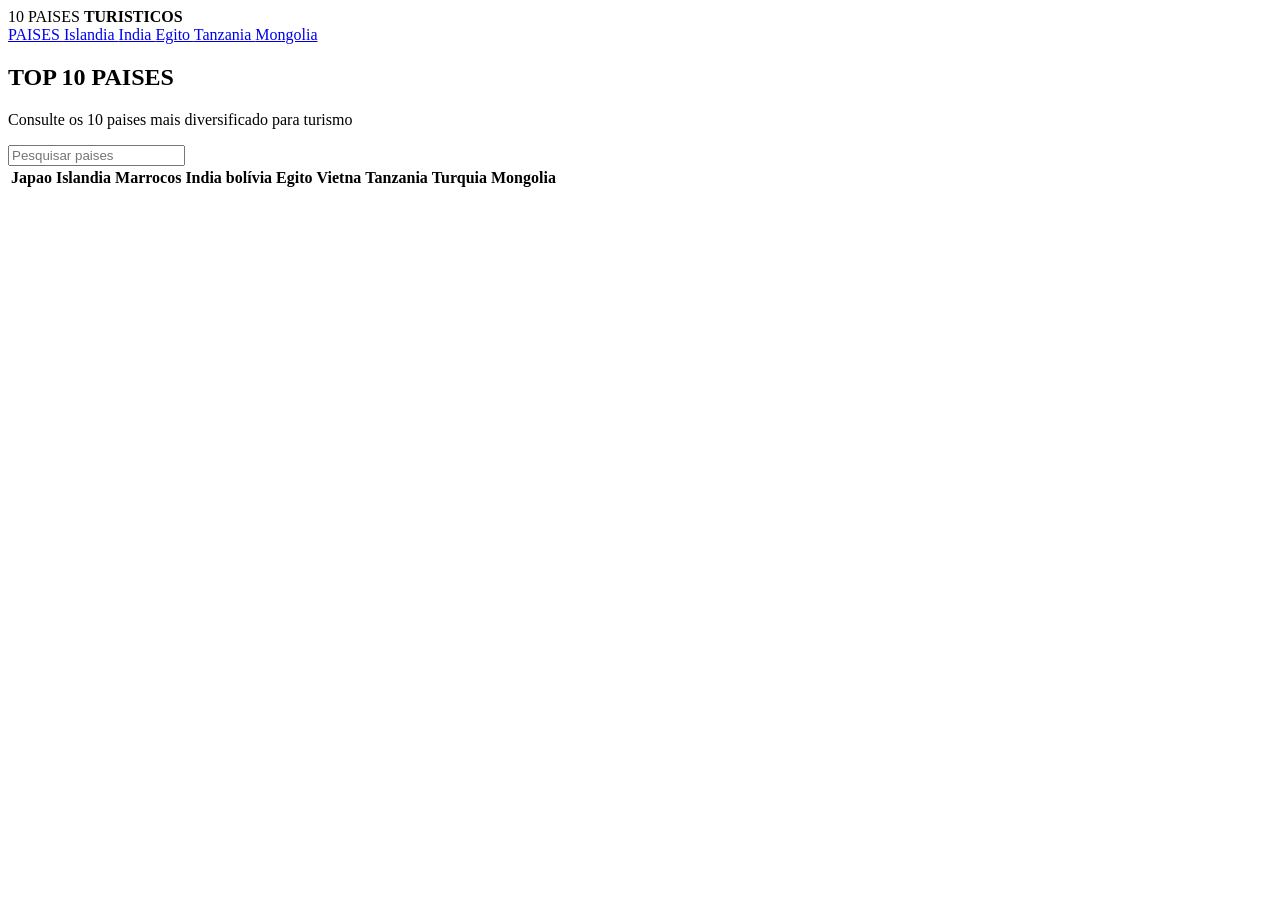
==== index.html @ 396446d7 "criação do index e finalização da pagina islândia, tambem criei as pastas de todos os paises que eu " ====
<!DOCTYPE html>
<html lang="pt-BR">
<head>
    <meta charset="UTF-8">
    <meta name="viewport" content="width=device-width, initial-scale=1.0">
    <title>10 países turísticos</title>
</head>
<body>

    <header class="header">
        <div class="header-container">
            <div class="logo">
                <div class="logo-icon">
                </div>
                <span>10 PAISES <strong>TURISTICOS</strong></span>
            </div>
            <nav class="nav-tabs">
                <a href="index.html" class="tab-btn">
                    <i class="fa-solid fa-layer-group"></i>PAISES
                </a>
                <a href="pages/islandia.html" class="tab-btn">
                    <i class="fa-solid fa-tag"></i>Islandia
                </a>
                <a href="pages/india.html" class="tab-btn">
                    <i class="fa-solid fa-screwdriver-wrench"></i>India
                </a>
                <a href="pages/egito.html" class="tab-btn">
                    <i class="fa-solid fa-tag"></i>Egito
                </a>
                <a href="pages/tanzania.html" class="tab-btn">
                    <i class="fa-solid fa-tag"></i>Tanzania
                </a>
                <a href="pages/mongolia.html" class="tab-btn">
                    <i class="fa-solid fa-tag"></i>Mongolia
                </a>
            </nav>
        </div>
    </header>

    <main class="main-wrapper">
        <section class="tab-content active-content">
            <div class="section-card">
                <div class="section-header">
                </div>
                <h2>TOP 10 PAISES</h2>
                <p class="subtitle">Consulte os 10 paises mais diversificado para turismo</p>
            </div>
            <div class="search-box">
                <i class="fa-solid fa-magnifyling-glass"></i>
                <input type="text" id="search-input" placeholder="Pesquisar paises">
            </div>
        </div>
        <div class="table-container">
            <table>
                <thead>
                    <tr>
                        <th>Japao</th>
                        <th>Islandia</th>
                        <th>Marrocos</th>
                        <th>India</th>
                        <th>bolívia</th>
                        <th>Egito</th>
                        <th>Vietna</th>
                        <th>Tanzania</th>
                        <th>Turquia</th>
                        <th>Mongolia</th>
                    </tr>
                </thead>
            </table>
        </div>
        </section>
    </main>
    
</body>
</html>
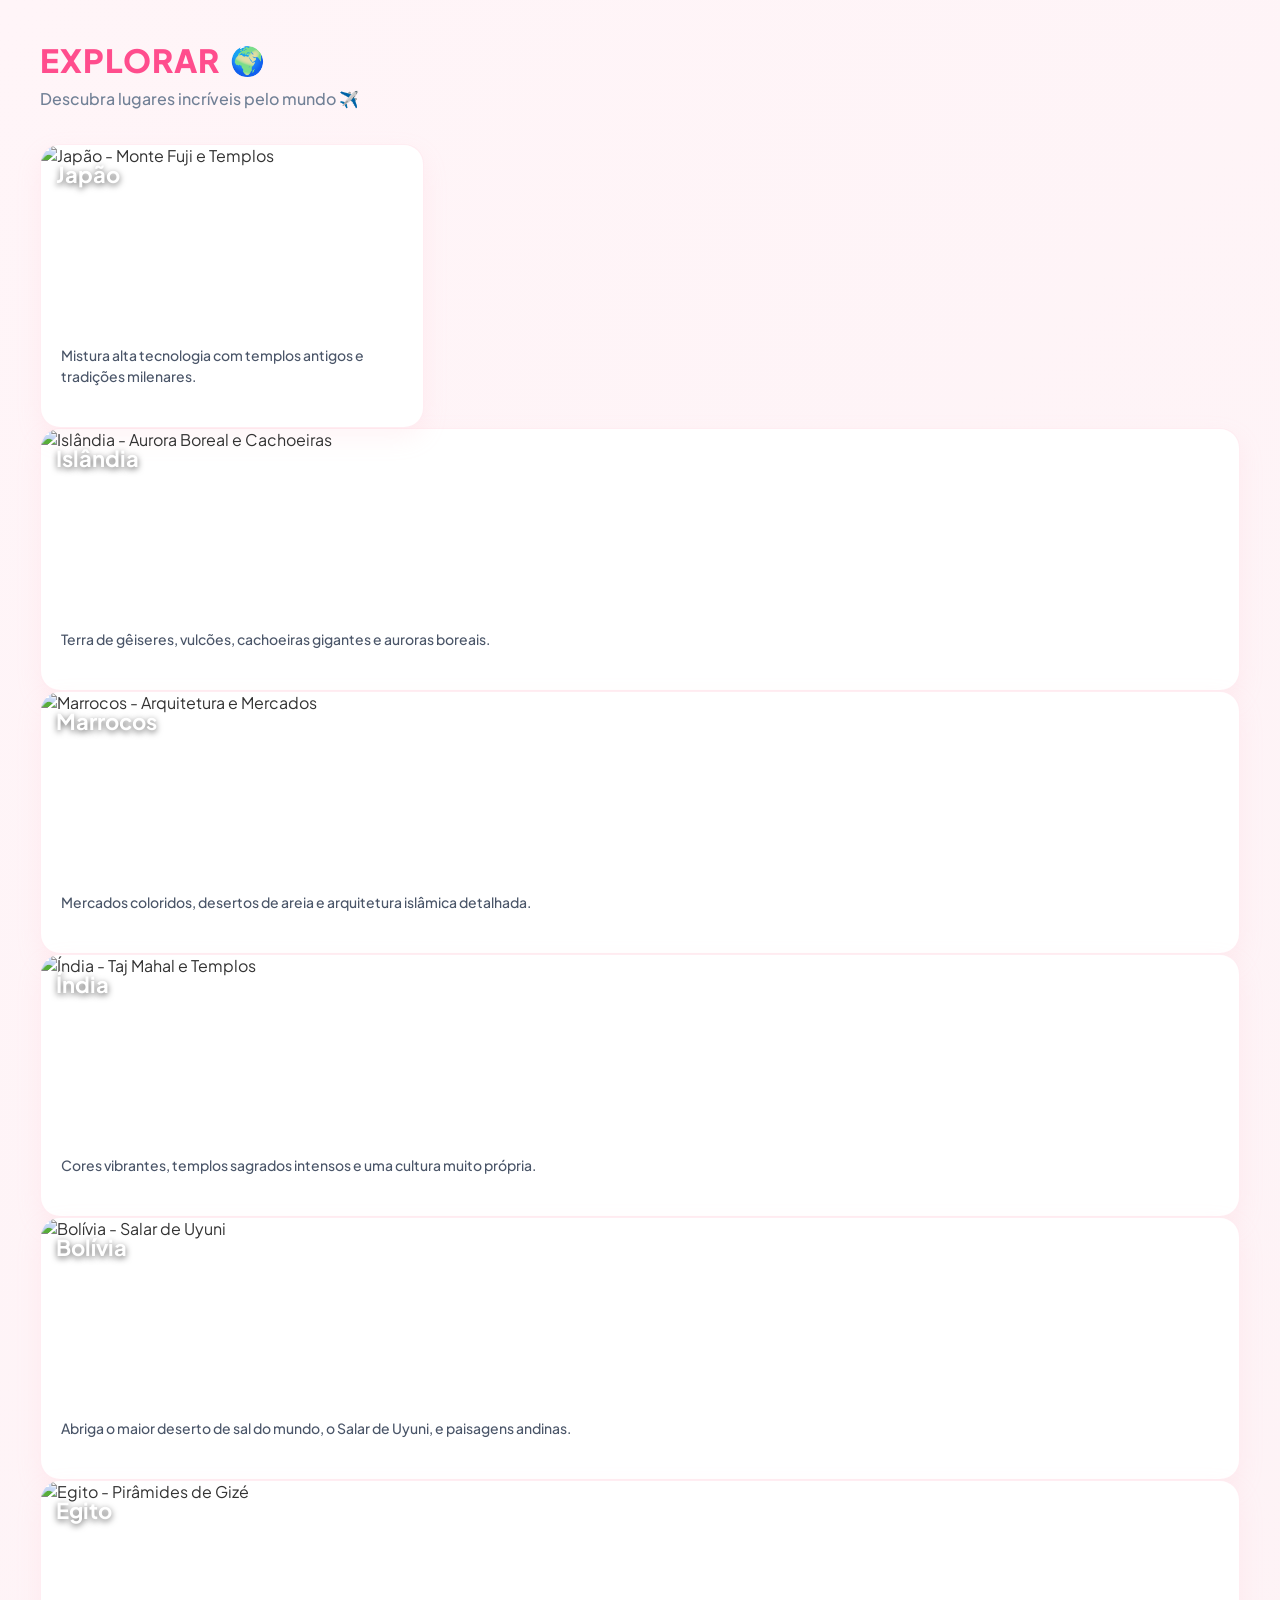
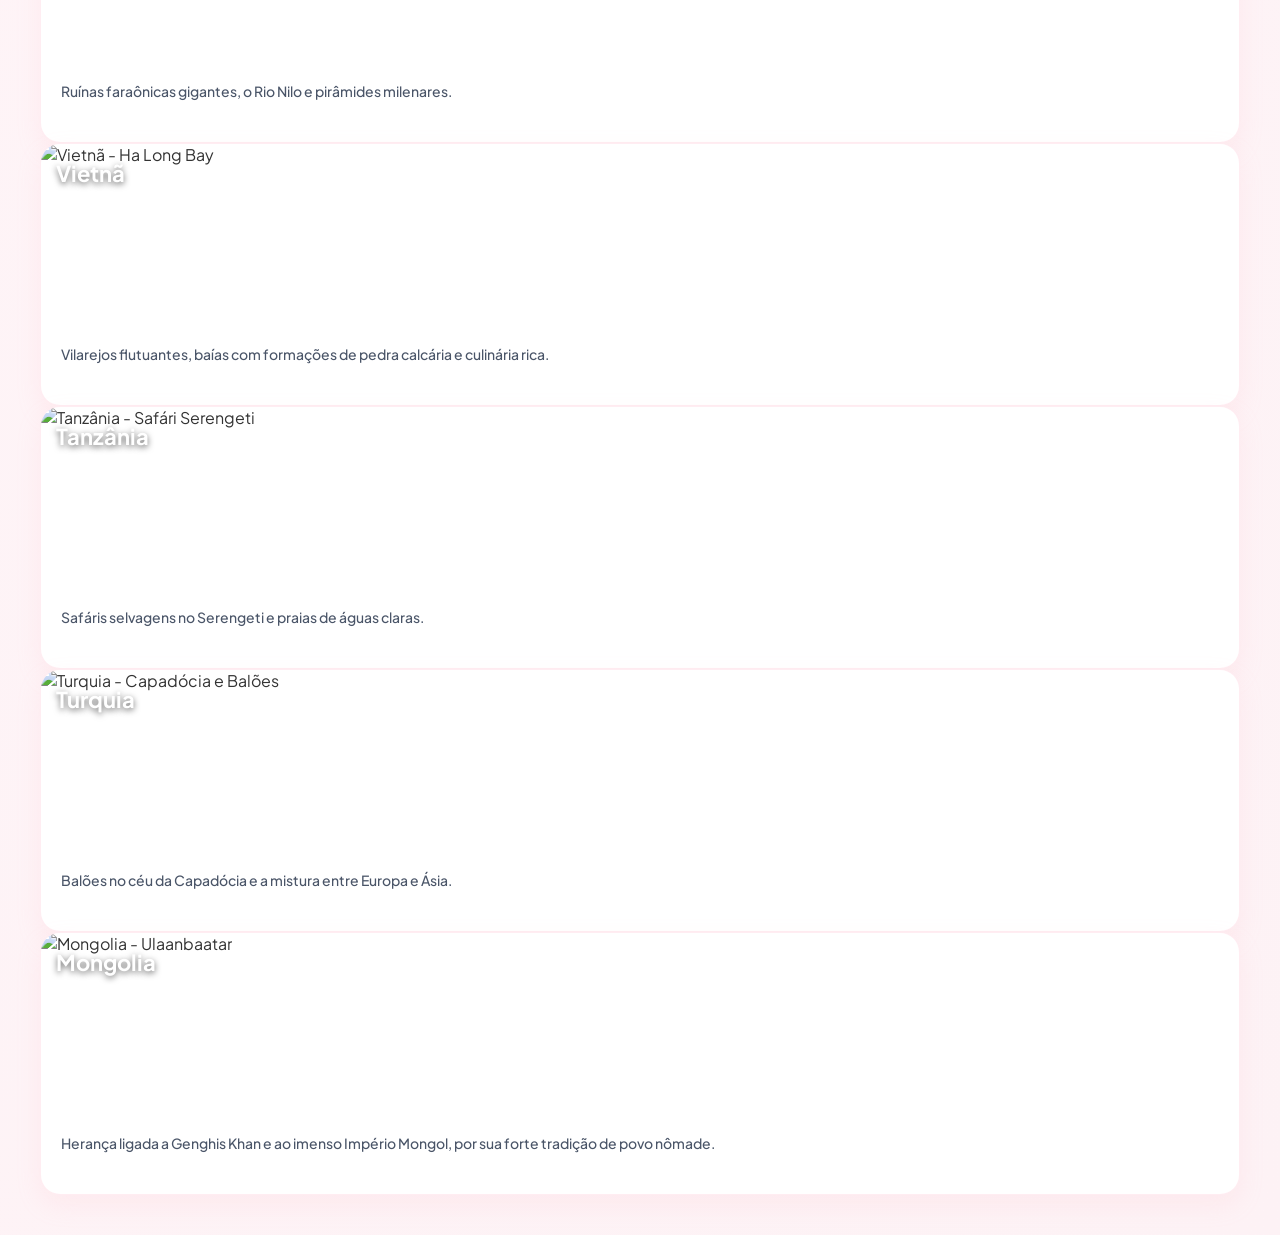
==== commit d6719bfa: "criação do index, mas incompleto" ====
--- a/index.html
+++ b/index.html
@@ -1,75 +1,144 @@
 <!DOCTYPE html>
 <html lang="pt-BR">
 <head>
-    <meta charset="UTF-8">
-    <meta name="viewport" content="width=device-width, initial-scale=1.0">
-    <title>10 países turísticos</title>
+  <meta charset="UTF-8">
+  <meta name="viewport" content="width=device-width, initial-scale=1.0">
+  <title>Explorar - Descubra lugares incríveis</title>
+  <link rel="preconnect" href="https://fonts.googleapis.com">
+  <link rel="preconnect" href="https://fonts.gstatic.com" crossorigin>
+  <link href="https://fonts.googleapis.com/css2?family=Plus+Jakarta+Sans:wght@400;500;600;700;800&display=swap" rel="stylesheet">
+  <link rel="stylesheet" href="/style/index.css">
 </head>
 <body>
 
-    <header class="header">
-        <div class="header-container">
-            <div class="logo">
-                <div class="logo-icon">
-                </div>
-                <span>10 PAISES <strong>TURISTICOS</strong></span>
-            </div>
-            <nav class="nav-tabs">
-                <a href="index.html" class="tab-btn">
-                    <i class="fa-solid fa-layer-group"></i>PAISES
-                </a>
-                <a href="pages/islandia.html" class="tab-btn">
-                    <i class="fa-solid fa-tag"></i>Islandia
-                </a>
-                <a href="pages/india.html" class="tab-btn">
-                    <i class="fa-solid fa-screwdriver-wrench"></i>India
-                </a>
-                <a href="pages/egito.html" class="tab-btn">
-                    <i class="fa-solid fa-tag"></i>Egito
-                </a>
-                <a href="pages/tanzania.html" class="tab-btn">
-                    <i class="fa-solid fa-tag"></i>Tanzania
-                </a>
-                <a href="pages/mongolia.html" class="tab-btn">
-                    <i class="fa-solid fa-tag"></i>Mongolia
-                </a>
-            </nav>
-        </div>
+  <div class="container">
+    <header>
+      <div class="title-container">
+        <h1>EXPLORAR</h1>
+        <span class="header-emoji">🌍</span>
+      </div>
+      <p class="subtitle">Descubra lugares incríveis pelo mundo ✈️</p>
     </header>
 
-    <main class="main-wrapper">
-        <section class="tab-content active-content">
-            <div class="section-card">
-                <div class="section-header">
-                </div>
-                <h2>TOP 10 PAISES</h2>
-                <p class="subtitle">Consulte os 10 paises mais diversificado para turismo</p>
-            </div>
-            <div class="search-box">
-                <i class="fa-solid fa-magnifyling-glass"></i>
-                <input type="text" id="search-input" placeholder="Pesquisar paises">
-            </div>
+    <div class="grid">
+      <!-- Japão -->
+       <section> <a href="/pages/japao.html"></a>
+      <div class="card">
+       
+        <div class="card-image-wrapper">
+          <span class="country-title-overlay">Japão</span>
+          <img src="https://images.unsplash.com/photo-1493976040374-85c8e12f0c0e?auto=format&fit=crop&w=800&q=80" alt="Japão - Monte Fuji e Templos">
         </div>
-        <div class="table-container">
-            <table>
-                <thead>
-                    <tr>
-                        <th>Japao</th>
-                        <th>Islandia</th>
-                        <th>Marrocos</th>
-                        <th>India</th>
-                        <th>bolívia</th>
-                        <th>Egito</th>
-                        <th>Vietna</th>
-                        <th>Tanzania</th>
-                        <th>Turquia</th>
-                        <th>Mongolia</th>
-                    </tr>
-                </thead>
-            </table>
+        <div class="card-content">
+          <p class="card-description">Mistura alta tecnologia com templos antigos e tradições milenares.</p>
         </div>
         </section>
-    </main>
-    
+      </div>
+
+      <!-- Islândia -->
+      <div class="card">
+        <div class="card-image-wrapper">
+          <span class="country-title-overlay">Islândia</span>
+          <img src="https://images.unsplash.com/photo-1504893524553-b855bce32c67?auto=format&fit=crop&w=800&q=80" alt="Islândia - Aurora Boreal e Cachoeiras">
+        </div>
+        <div class="card-content">
+          <p class="card-description">Terra de gêiseres, vulcões, cachoeiras gigantes e auroras boreais.</p>
+        </div>
+      </div>
+
+      <!-- Marrocos -->
+      <div class="card">
+        <div class="card-image-wrapper">
+          <span class="country-title-overlay">Marrocos</span>
+          <img src="https://images.unsplash.com/photo-1539037116277-4db20889f2d4?auto=format&fit=crop&w=800&q=80" alt="Marrocos - Arquitetura e Mercados">
+        </div>
+        <div class="card-content">
+          <p class="card-description">Mercados coloridos, desertos de areia e arquitetura islâmica detalhada.</p>
+        </div>
+      </div>
+
+      <!-- Índia -->
+      <div class="card">
+        <div class="card-image-wrapper">
+          <span class="country-title-overlay">Índia</span>
+          <img src="https://images.unsplash.com/photo-1524492412937-b28074a5d7da?auto=format&fit=crop&w=800&q=80" alt="Índia - Taj Mahal e Templos">
+        </div>
+        <div class="card-content">
+          <p class="card-description">Cores vibrantes, templos sagrados intensos e uma cultura muito própria.</p>
+        </div>
+      </div>
+
+      <!-- Bolívia -->
+      <div class="card">
+        <div class="card-image-wrapper">
+          <span class="country-title-overlay">Bolívia</span>
+          <img src="https://images.unsplash.com/photo-1533050487297-09b450131914?auto=format&fit=crop&w=800&q=80" alt="Bolívia - Salar de Uyuni">
+        </div>
+        <div class="card-content">
+          <p class="card-description">Abriga o maior deserto de sal do mundo, o Salar de Uyuni, e paisagens andinas.</p>
+        </div>
+      </div>
+
+      <!-- Egito -->
+      <div class="card">
+        <div class="card-image-wrapper">
+          <span class="country-title-overlay">Egito</span>
+          <img src="https://images.unsplash.com/photo-1503177119275-0aa32b3a9368?auto=format&fit=crop&w=800&q=80" alt="Egito - Pirâmides de Gizé">
+        </div>
+        <div class="card-content">
+          <p class="card-description">Ruínas faraônicas gigantes, o Rio Nilo e pirâmides milenares.</p>
+        </div>
+      </div>
+
+      <!-- Vietnã -->
+      <div class="card">
+        <div class="card-image-wrapper">
+          <span class="country-title-overlay">Vietnã</span>
+          <img src="https://images.unsplash.com/photo-1528127269322-539801943592?auto=format&fit=crop&w=800&q=80" alt="Vietnã - Ha Long Bay">
+        </div>
+        <div class="card-content">
+          <p class="card-description">Vilarejos flutuantes, baías com formações de pedra calcária e culinária rica.</p>
+        </div>
+      </div>
+
+      <!-- Tanzânia -->
+      <div class="card">
+        <div class="card-image-wrapper">
+          <span class="country-title-overlay">Tanzânia</span>
+          <img src="https://images.unsplash.com/photo-1516426122078-c23e76319801?auto=format&fit=crop&w=800&q=80" alt="Tanzânia - Safári Serengeti">
+        </div>
+        <div class="card-content">
+          <p class="card-description">Safáris selvagens no Serengeti e praias de águas claras.</p>
+        </div>
+      </div>
+
+      <!-- Turquia -->
+      <div class="card">
+        <div class="card-image-wrapper">
+          <span class="country-title-overlay">Turquia</span>
+          <img src="https://images.unsplash.com/photo-1527838832700-5059252407fa?auto=format&fit=crop&w=800&q=80" alt="Turquia - Capadócia e Balões">
+        </div>
+        <div class="card-content">
+          <p class="card-description">Balões no céu da Capadócia e a mistura entre Europa e Ásia.</p>
+        </div>
+      </div>
+
+
+       <!-- Mongolia -->
+      <div class="card">
+        <div class="card-image-wrapper">
+          <span class="country-title-overlay">Mongolia</span>
+          <img src="https://www.adventureclub.com.br/wp-content/uploads/2015/05/sukhbaatar-square-mongolia-galeria.jpg" alt="Mongolia - Ulaanbaatar  ">
+        </div>
+        <div class="card-content">
+          <p class="card-description">Herança ligada a Genghis Khan e ao imenso Império Mongol, por sua forte tradição de povo nômade.</p>
+        </div>
+      </div>
+
+      <link rel="stylesheet" href="/script/index.js">
+
+    </div>
+  </div>
+
 </body>
 </html>
--- a/style/index.css
+++ b/style/index.css
@@ -0,0 +1,131 @@
+* {
+  box-sizing: border-box;
+  margin: 0;
+  padding: 0;
+}
+
+body {
+  font-family: 'Plus Jakarta Sans', -apple-system, BlinkMacSystemFont, 'Segoe UI', Roboto, sans-serif;
+  background: linear-gradient(135deg, #fff5f8 0%, #fdf2f5 100%);
+  color: #333333;
+  padding: 40px 20px;
+  min-height: 100vh;
+}
+
+.container {
+  max-width: 1200px;
+  margin: 0 auto;
+}
+
+/* Cabeçalho */
+header {
+  margin-bottom: 35px;
+}
+
+.title-container {
+  display: flex;
+  align-items: center;
+  gap: 10px;
+  margin-bottom: 8px;
+}
+
+h1 {
+  font-size: 32px;
+  font-weight: 800;
+  color: #ff4d8d;
+  letter-spacing: 1px;
+  text-transform: uppercase;
+}
+
+.header-emoji {
+  font-size: 28px;
+}
+
+p.subtitle {
+  font-size: 16px;
+  color: #718096;
+  display: flex;
+  align-items: center;
+  gap: 8px;
+  font-weight: 500;
+}
+
+/* Grid de Cards */
+.grid {
+  display: grid;
+  grid-template-columns: repeat(auto-fill, minmax(340px, 1fr));
+  gap: 24px;
+}
+
+/* Estilo dos Cards */
+.card {
+  background: #ffffff;
+  border-radius: 20px;
+  overflow: hidden;
+  box-shadow: 0 10px 25px rgba(255, 182, 193, 0.15);
+  transition: transform 0.3s ease, box-shadow 0.3s ease;
+  display: flex;
+  flex-direction: column;
+  border: 1px solid rgba(255, 220, 230, 0.5);
+}
+
+.card:hover {
+  transform: translateY(-6px);
+  box-shadow: 0 15px 35px rgba(255, 105, 180, 0.2);
+}
+
+.card-image-wrapper {
+  position: relative;
+  width: 100%;
+  height: 180px;
+  overflow: hidden;
+}
+
+.card-image-wrapper img {
+  width: 100%;
+  height: 100%;
+  object-fit: cover;
+  transition: transform 0.5s ease;
+}
+
+.card:hover .card-image-wrapper img {
+  transform: scale(1.06);
+}
+
+.country-title-overlay {
+  position: absolute;
+  top: 15px;
+  left: 15px;
+  color: #ffffff;
+  font-size: 22px;
+  font-weight: 700;
+  text-shadow: 0 2px 6px rgba(0, 0, 0, 0.6);
+  z-index: 2;
+}
+
+.card-content {
+  padding: 20px;
+  display: flex;
+  flex-direction: column;
+  justify-content: space-between;
+  flex-grow: 1;
+}
+
+.card-description {
+  font-size: 14px;
+  line-height: 1.5;
+  color: #4a5568;
+  margin-bottom: 20px;
+  font-weight: 500;
+}
+
+.author-badge {
+  display: inline-block;
+  align-self: flex-start;
+  background-color: #ffe6ee;
+  color: #ff3377;
+  padding: 6px 14px;
+  border-radius: 20px;
+  font-size: 12px;
+  font-weight: 600;
+}
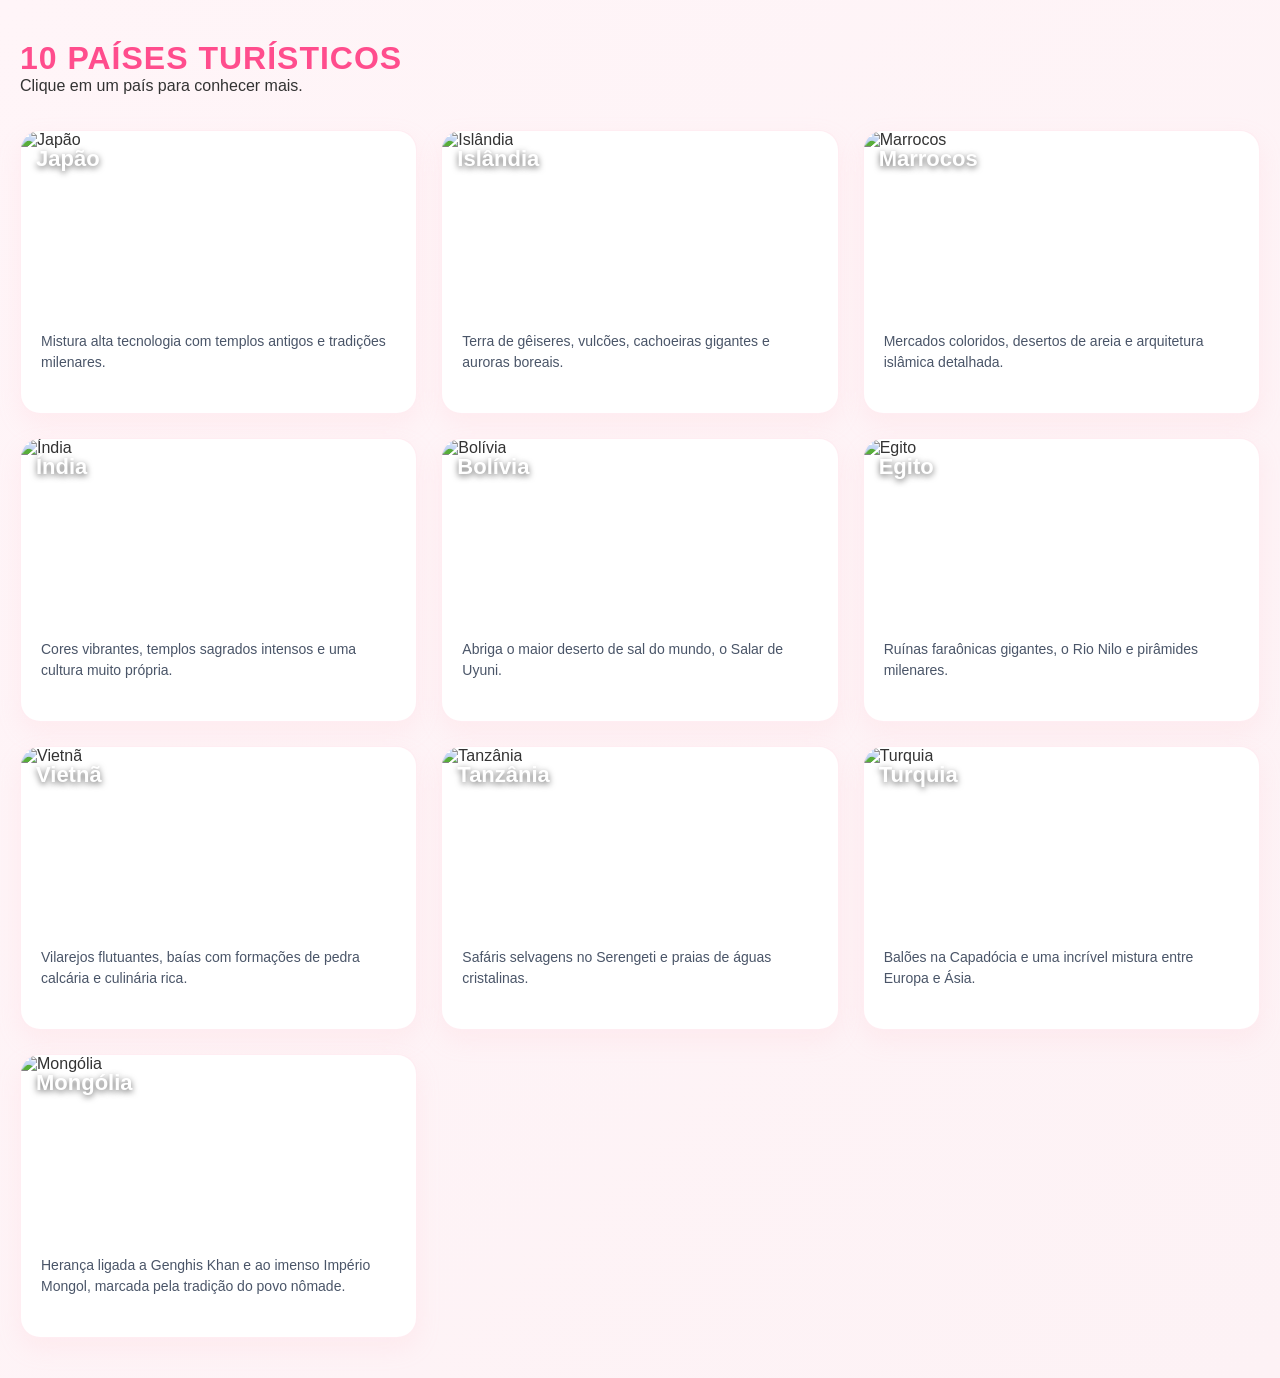
==== commit 8562c332: "finalização do index, e alguns ajustes nas páginas" ====
--- a/index.html
+++ b/index.html
@@ -1,144 +1,184 @@
 <!DOCTYPE html>
 <html lang="pt-BR">
 <head>
-  <meta charset="UTF-8">
-  <meta name="viewport" content="width=device-width, initial-scale=1.0">
-  <title>Explorar - Descubra lugares incríveis</title>
-  <link rel="preconnect" href="https://fonts.googleapis.com">
-  <link rel="preconnect" href="https://fonts.gstatic.com" crossorigin>
-  <link href="https://fonts.googleapis.com/css2?family=Plus+Jakarta+Sans:wght@400;500;600;700;800&display=swap" rel="stylesheet">
-  <link rel="stylesheet" href="/style/index.css">
+    <meta charset="UTF-8">
+    <meta name="viewport" content="width=device-width, initial-scale=1.0">
+    <title>10 Países Turísticos</title>
+
+    <link rel="stylesheet" href="style/index.css">
 </head>
+
 <body>
 
-  <div class="container">
-    <header>
-      <div class="title-container">
-        <h1>EXPLORAR</h1>
-        <span class="header-emoji">🌍</span>
-      </div>
-      <p class="subtitle">Descubra lugares incríveis pelo mundo ✈️</p>
-    </header>
+<header class="header">
+    <h1>10 Países Turísticos</h1>
+    <p>Clique em um país para conhecer mais.</p>
+</header>
 
-    <div class="grid">
-      <!-- Japão -->
-       <section> <a href="/pages/japao.html"></a>
-      <div class="card">
-       
-        <div class="card-image-wrapper">
-          <span class="country-title-overlay">Japão</span>
-          <img src="https://images.unsplash.com/photo-1493976040374-85c8e12f0c0e?auto=format&fit=crop&w=800&q=80" alt="Japão - Monte Fuji e Templos">
+<div class="grid">
+
+    <!-- Japão -->
+    <a href="/pages/japao.html" class="card-link">
+        <div class="card">
+            <div class="card-image-wrapper">
+                <span class="country-title-overlay">Japão</span>
+                <img src="https://images.unsplash.com/photo-1493976040374-85c8e12f0c0e?auto=format&fit=crop&w=800&q=80" alt="Japão">
+            </div>
+
+            <div class="card-content">
+                <p class="card-description">
+                    Mistura alta tecnologia com templos antigos e tradições milenares.
+                </p>
+            </div>
         </div>
-        <div class="card-content">
-          <p class="card-description">Mistura alta tecnologia com templos antigos e tradições milenares.</p>
+    </a>
+
+    <!-- Islândia -->
+    <a href="/pages/islandia.html" class="card-link">
+        <div class="card">
+            <div class="card-image-wrapper">
+                <span class="country-title-overlay">Islândia</span>
+                <img src="https://images.unsplash.com/photo-1504893524553-b855bce32c67?auto=format&fit=crop&w=800&q=80" alt="Islândia">
+            </div>
+
+            <div class="card-content">
+                <p class="card-description">
+                    Terra de gêiseres, vulcões, cachoeiras gigantes e auroras boreais.
+                </p>
+            </div>
         </div>
-        </section>
-      </div>
+    </a>
 
-      <!-- Islândia -->
-      <div class="card">
-        <div class="card-image-wrapper">
-          <span class="country-title-overlay">Islândia</span>
-          <img src="https://images.unsplash.com/photo-1504893524553-b855bce32c67?auto=format&fit=crop&w=800&q=80" alt="Islândia - Aurora Boreal e Cachoeiras">
+    <!-- Marrocos -->
+    <a href="/pages/marrocos.html" class="card-link">
+        <div class="card">
+            <div class="card-image-wrapper">
+                <span class="country-title-overlay">Marrocos</span>
+                <img src="https://images.unsplash.com/photo-1539037116277-4db20889f2d4?auto=format&fit=crop&w=800&q=80" alt="Marrocos">
+            </div>
+
+            <div class="card-content">
+                <p class="card-description">
+                    Mercados coloridos, desertos de areia e arquitetura islâmica detalhada.
+                </p>
+            </div>
         </div>
-        <div class="card-content">
-          <p class="card-description">Terra de gêiseres, vulcões, cachoeiras gigantes e auroras boreais.</p>
+    </a>
+
+    <!-- Índia -->
+    <a href="/pages/india.html" class="card-link">
+        <div class="card">
+            <div class="card-image-wrapper">
+                <span class="country-title-overlay">Índia</span>
+                <img src="https://images.unsplash.com/photo-1524492412937-b28074a5d7da?auto=format&fit=crop&w=800&q=80" alt="Índia">
+            </div>
+
+            <div class="card-content">
+                <p class="card-description">
+                    Cores vibrantes, templos sagrados intensos e uma cultura muito própria.
+                </p>
+            </div>
         </div>
-      </div>
+    </a>
 
-      <!-- Marrocos -->
-      <div class="card">
-        <div class="card-image-wrapper">
-          <span class="country-title-overlay">Marrocos</span>
-          <img src="https://images.unsplash.com/photo-1539037116277-4db20889f2d4?auto=format&fit=crop&w=800&q=80" alt="Marrocos - Arquitetura e Mercados">
+    <!-- Bolívia -->
+    <a href="/pages/bolivia.html" class="card-link">
+        <div class="card">
+            <div class="card-image-wrapper">
+                <span class="country-title-overlay">Bolívia</span>
+                <img src="https://images.unsplash.com/photo-1533050487297-09b450131914?auto=format&fit=crop&w=800&q=80" alt="Bolívia">
+            </div>
+
+            <div class="card-content">
+                <p class="card-description">
+                    Abriga o maior deserto de sal do mundo, o Salar de Uyuni.
+                </p>
+            </div>
         </div>
-        <div class="card-content">
-          <p class="card-description">Mercados coloridos, desertos de areia e arquitetura islâmica detalhada.</p>
+    </a>
+
+    <!-- Egito -->
+    <a href="/pages/egito.html" class="card-link">
+        <div class="card">
+            <div class="card-image-wrapper">
+                <span class="country-title-overlay">Egito</span>
+                <img src="https://images.unsplash.com/photo-1503177119275-0aa32b3a9368?auto=format&fit=crop&w=800&q=80" alt="Egito">
+            </div>
+
+            <div class="card-content">
+                <p class="card-description">
+                    Ruínas faraônicas gigantes, o Rio Nilo e pirâmides milenares.
+                </p>
+            </div>
         </div>
-      </div>
+    </a>
+        <!-- Vietnã -->
+    <a href="/pages/vietna.html" class="card-link">
+        <div class="card">
+            <div class="card-image-wrapper">
+                <span class="country-title-overlay">Vietnã</span>
+                <img src="https://images.unsplash.com/photo-1528127269322-539801943592?auto=format&fit=crop&w=800&q=80" alt="Vietnã">
+            </div>
 
-      <!-- Índia -->
-      <div class="card">
-        <div class="card-image-wrapper">
-          <span class="country-title-overlay">Índia</span>
-          <img src="https://images.unsplash.com/photo-1524492412937-b28074a5d7da?auto=format&fit=crop&w=800&q=80" alt="Índia - Taj Mahal e Templos">
+            <div class="card-content">
+                <p class="card-description">
+                    Vilarejos flutuantes, baías com formações de pedra calcária e culinária rica.
+                </p>
+            </div>
         </div>
-        <div class="card-content">
-          <p class="card-description">Cores vibrantes, templos sagrados intensos e uma cultura muito própria.</p>
+    </a>
+
+    <!-- Tanzânia -->
+    <a href="/pages/tanzania.html" class="card-link">
+        <div class="card">
+            <div class="card-image-wrapper">
+                <span class="country-title-overlay">Tanzânia</span>
+                <img src="https://images.unsplash.com/photo-1516426122078-c23e76319801?auto=format&fit=crop&w=800&q=80" alt="Tanzânia">
+            </div>
+
+            <div class="card-content">
+                <p class="card-description">
+                    Safáris selvagens no Serengeti e praias de águas cristalinas.
+                </p>
+            </div>
         </div>
-      </div>
+    </a>
 
-      <!-- Bolívia -->
-      <div class="card">
-        <div class="card-image-wrapper">
-          <span class="country-title-overlay">Bolívia</span>
-          <img src="https://images.unsplash.com/photo-1533050487297-09b450131914?auto=format&fit=crop&w=800&q=80" alt="Bolívia - Salar de Uyuni">
+    <!-- Turquia -->
+    <a href="/pages/turquia.html" class="card-link">
+        <div class="card">
+            <div class="card-image-wrapper">
+                <span class="country-title-overlay">Turquia</span>
+                <img src="https://images.unsplash.com/photo-1527838832700-5059252407fa?auto=format&fit=crop&w=800&q=80" alt="Turquia">
+            </div>
+
+            <div class="card-content">
+                <p class="card-description">
+                    Balões na Capadócia e uma incrível mistura entre Europa e Ásia.
+                </p>
+            </div>
         </div>
-        <div class="card-content">
-          <p class="card-description">Abriga o maior deserto de sal do mundo, o Salar de Uyuni, e paisagens andinas.</p>
+    </a>
+
+    <!-- Mongólia -->
+    <a href="/pages/mongolia.html" class="card-link">
+        <div class="card">
+            <div class="card-image-wrapper">
+                <span class="country-title-overlay">Mongólia</span>
+                <img src="https://www.adventureclub.com.br/wp-content/uploads/2015/05/sukhbaatar-square-mongolia-galeria.jpg" alt="Mongólia">
+            </div>
+
+            <div class="card-content">
+                <p class="card-description">
+                    Herança ligada a Genghis Khan e ao imenso Império Mongol, marcada pela tradição do povo nômade.
+                </p>
+            </div>
         </div>
-      </div>
+    </a>
 
-      <!-- Egito -->
-      <div class="card">
-        <div class="card-image-wrapper">
-          <span class="country-title-overlay">Egito</span>
-          <img src="https://images.unsplash.com/photo-1503177119275-0aa32b3a9368?auto=format&fit=crop&w=800&q=80" alt="Egito - Pirâmides de Gizé">
-        </div>
-        <div class="card-content">
-          <p class="card-description">Ruínas faraônicas gigantes, o Rio Nilo e pirâmides milenares.</p>
-        </div>
-      </div>
+</div>
 
-      <!-- Vietnã -->
-      <div class="card">
-        <div class="card-image-wrapper">
-          <span class="country-title-overlay">Vietnã</span>
-          <img src="https://images.unsplash.com/photo-1528127269322-539801943592?auto=format&fit=crop&w=800&q=80" alt="Vietnã - Ha Long Bay">
-        </div>
-        <div class="card-content">
-          <p class="card-description">Vilarejos flutuantes, baías com formações de pedra calcária e culinária rica.</p>
-        </div>
-      </div>
-
-      <!-- Tanzânia -->
-      <div class="card">
-        <div class="card-image-wrapper">
-          <span class="country-title-overlay">Tanzânia</span>
-          <img src="https://images.unsplash.com/photo-1516426122078-c23e76319801?auto=format&fit=crop&w=800&q=80" alt="Tanzânia - Safári Serengeti">
-        </div>
-        <div class="card-content">
-          <p class="card-description">Safáris selvagens no Serengeti e praias de águas claras.</p>
-        </div>
-      </div>
-
-      <!-- Turquia -->
-      <div class="card">
-        <div class="card-image-wrapper">
-          <span class="country-title-overlay">Turquia</span>
-          <img src="https://images.unsplash.com/photo-1527838832700-5059252407fa?auto=format&fit=crop&w=800&q=80" alt="Turquia - Capadócia e Balões">
-        </div>
-        <div class="card-content">
-          <p class="card-description">Balões no céu da Capadócia e a mistura entre Europa e Ásia.</p>
-        </div>
-      </div>
-
-
-       <!-- Mongolia -->
-      <div class="card">
-        <div class="card-image-wrapper">
-          <span class="country-title-overlay">Mongolia</span>
-          <img src="https://www.adventureclub.com.br/wp-content/uploads/2015/05/sukhbaatar-square-mongolia-galeria.jpg" alt="Mongolia - Ulaanbaatar  ">
-        </div>
-        <div class="card-content">
-          <p class="card-description">Herança ligada a Genghis Khan e ao imenso Império Mongol, por sua forte tradição de povo nômade.</p>
-        </div>
-      </div>
-
-      <link rel="stylesheet" href="/script/index.js">
-
-    </div>
-  </div>
+<script src="script/index.js"></script>
 
 </body>
 </html>
--- a/style/index.css
+++ b/style/index.css
@@ -128,4 +128,19 @@
   border-radius: 20px;
   font-size: 12px;
   font-weight: 600;
+}
+
+.card-link{
+    text-decoration: none;
+    color: inherit;
+    display: block;
+}
+
+.card-link:hover{
+    color: inherit;
+    text-decoration: none;
+}
+
+.card{
+    cursor: pointer;
 }
